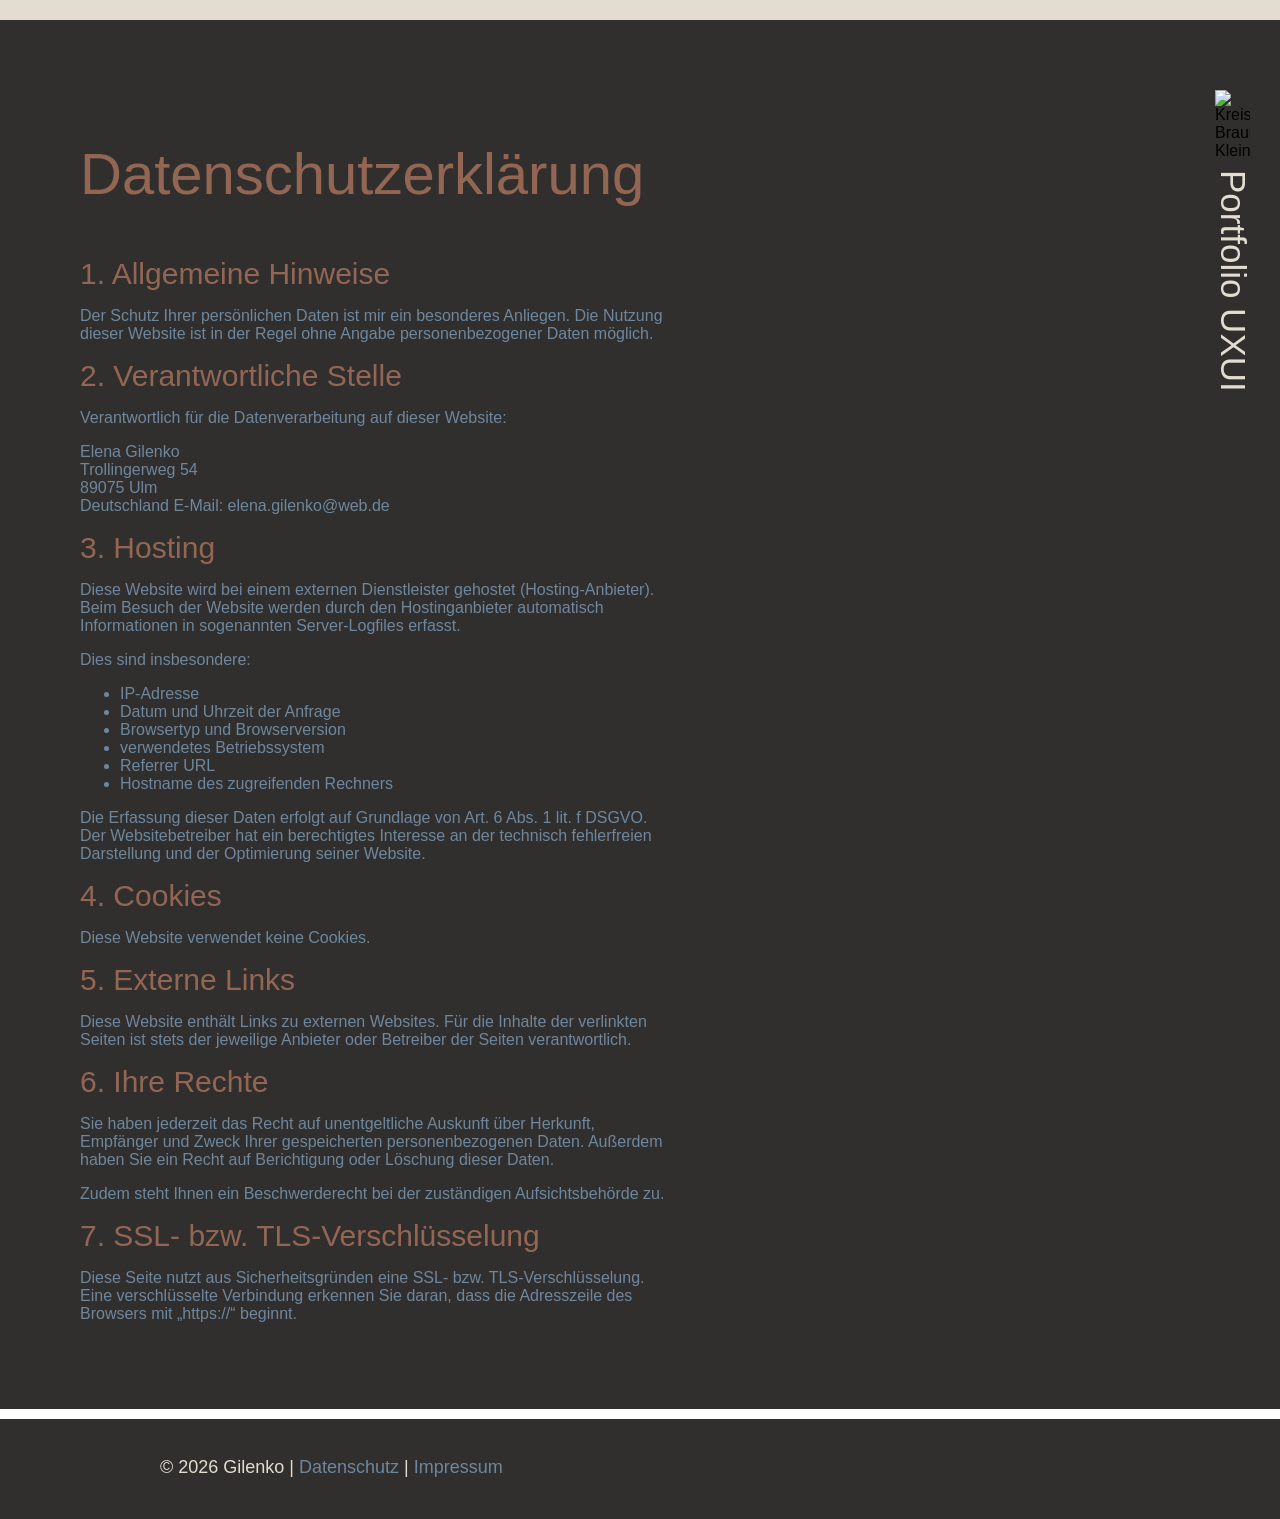
==== datenschutz.html @ 0ff8e9f3 "Add files via upload" ====
<!DOCTYPE html>

<html lang="de">
<head>
    <meta charset="UTF-8">
	<title>Datenschutzerklärung | Elena Gilenko</title>
    <meta name="viewport" content="width=device-width, initial-scale=1.0">

 <!-- FAVICON -->
  <link rel="icon" type="image/png" sizes="32x32" href="img/favicon-32x32.png">
  <link rel="icon" type="image/png" sizes="16x16" href="img/favicon-16x16.png">

<!-- CSS -->
  <link rel="stylesheet" href="default.css">
  <link rel="stylesheet" href="style.css">
  <link rel="stylesheet" href="footer.css">

<!-- SEO -->
<meta name="description" content="Datenschutzerklärung der Portfolio-Webseite von Elena Gilenko.">

</head>

<body>

  <!-- FIXED BACKGROUND -->
  <div class="container-base"></div>
  

<!-- ===== MAIN CONTENT ===== -->
<main class="container-page">

<!-- LEGAL -->
<section class="section legal">
		
			<!-- BACK TO TOP -->
			<div class="section-ui">
				<div class="back-to-top back-to-top--right">
					<img src="svg/back_to_top_hero_icon.svg" alt="Kreis Braun Klein">
					<span class="back-to-top-label">Portfolio UXUI</span>
				</div>
			</div>
			
<!-- CONTENT -->
<div class="legal-layout">

<!-- TEXT -->
<div class="legal-text">
			
<h1>Datenschutzerklärung</h1>

<section>
<h2>1. Allgemeine Hinweise</h2>
<p>
Der Schutz Ihrer persönlichen Daten ist mir ein besonderes Anliegen.
Die Nutzung dieser Website ist in der Regel ohne Angabe personenbezogener Daten möglich.
</p>
</section>

<section>
<h2>2. Verantwortliche Stelle</h2>
<p>
Verantwortlich für die Datenverarbeitung auf dieser Website:
</p>

<p>
			Elena Gilenko<br>
            Trollingerweg 54<br>
            89075 Ulm<br>
            Deutschland
            E-Mail: elena.gilenko@web.de
</p>

</section>

<section>
<h2>3. Hosting</h2>
<p>
Diese Website wird bei einem externen Dienstleister gehostet (Hosting-Anbieter).
Beim Besuch der Website werden durch den Hostinganbieter automatisch
Informationen in sogenannten Server-Logfiles erfasst.
</p>

<p>
Dies sind insbesondere:
</p>

<ul>
<li>IP-Adresse</li>
<li>Datum und Uhrzeit der Anfrage</li>
<li>Browsertyp und Browserversion</li>
<li>verwendetes Betriebssystem</li>
<li>Referrer URL</li>
<li>Hostname des zugreifenden Rechners</li>
</ul>

<p>
Die Erfassung dieser Daten erfolgt auf Grundlage von Art. 6 Abs. 1 lit. f DSGVO.
Der Websitebetreiber hat ein berechtigtes Interesse an der technisch fehlerfreien
Darstellung und der Optimierung seiner Website.
</p>
</section>

<section>
<h2>4. Cookies</h2>
<p>
Diese Website verwendet keine Cookies.
</p>
</section>

<section>
<h2>5. Externe Links</h2>
<p>
Diese Website enthält Links zu externen Websites.
Für die Inhalte der verlinkten Seiten ist stets der jeweilige Anbieter
oder Betreiber der Seiten verantwortlich.
</p>
</section>

<section>
<h2>6. Ihre Rechte</h2>
<p>
Sie haben jederzeit das Recht auf unentgeltliche Auskunft über Herkunft,
Empfänger und Zweck Ihrer gespeicherten personenbezogenen Daten.
Außerdem haben Sie ein Recht auf Berichtigung oder Löschung dieser Daten.
</p>

<p>
Zudem steht Ihnen ein Beschwerderecht bei der zuständigen Aufsichtsbehörde zu.
</p>
</section>

<section>
<h2>7. SSL- bzw. TLS-Verschlüsselung</h2>
<p>
Diese Seite nutzt aus Sicherheitsgründen eine SSL- bzw. TLS-Verschlüsselung.
Eine verschlüsselte Verbindung erkennen Sie daran, dass die Adresszeile
des Browsers mit „https://“ beginnt.
</p>
</section>

</div>

</div>

</section>

</main>

<!-- ===== FOOTER ===== -->
<footer>
    <nav class="navigation-im-footer"> 
        <p>© 2026 Gilenko |
            <a href="datenschutz.html">Datenschutz</a>
            <span class="devider">|</span>
            <a href="impressum.html">Impressum</a>
        </p>
    </nav>
</footer>

<!-- ===== JAVA SCRIPT ===== -->
<script src="script.js"></script>
  
</body>
</html>
---- default.css ----
@charset "utf-8";

@font-face {
  font-family: 'HP Simplified Light';
  src: url('fonts/HP Simplified Light.woff2') format('woff2'),
       url('fonts/HP Simplified Light.woff') format('woff');
  font-weight: 300;
  font-style: normal;
}


:root {

--basic-color-creme:#e2dcd1;
--basic-color-white:#ffffff;
--basic-color-white-iniy:#f0fcfa;

--automotive-color-green:#536654;
--automotive-color-pink:#a26374;

--hero-color-brown:#936654;
--hero-color-choco:#312f2e;
--hero-color-blue:#6e879d;

--lostdot-color-green-iniy:#f6f7f8;
--lostdot-color-green-mint:#a0b7b0;
--lostdot-color-green-matcha:#6f807c;
--lostdot-color-green-moss:#2e372f;
--lostdot-color-orange:#f5af5e;

--cutecounter-color-pink:#e0718c;
--cutecounter-color-blue:#c7daf4;
--cutecounter-color-marin:#5b7384;


--intercom-color-choco:#392526;
--intercom-color-marin:#5b7384;

--sam-color-grey-light:#7a7a7a;
--sam-color-grey-dark:#2d2d2d;
--sam-color-yellow:#f4c749;


/* =========================
   restore later
========================= */
--sam-border-color-grey-hell:#DFDFDF;
--sam-border-color-grey-dark:#AFAFAF;
--sam-font-color-navi-grey-dark:#222222;
--sam-font-color-navi-hover-grey:#7A7A7A;
--sam-font-color-grey:#767676;
--sam-background-color-grey:#929292;
--sam-background-color-grey-transparent:rgba(100, 100, 100, 0.5);

}
---- style.css ----
/* =========================
   GLOBAL
========================= */
* {
  box-sizing: border-box;
}
body {
  margin: 0;
  padding: 0;
  font-family: Arial, sans-serif;
  overflow-x: hidden;
}
/* =========================
   FIXED BACKGROUND   background-color: rgba(255 0 0 / 0.5);
========================= */
.container-base {
  position: fixed;
  top: 0;
  left: 0;
  right: 0;
  bottom: 0;
  z-index: -1;
  background-color: #e2dcd1ff;
  background-image: url('svg/waves_white_3840_1080.svg');
  background-repeat: no-repeat;
  background-size: cover;
  background-position: center;
}
/* =========================
   PAGE CONTAINER
========================= */
.container-page {
  position: relative;
  width: 100%;
  max-width: 1440px;
  height:auto;
  margin: 10px auto;
  display: flex;
  flex-direction: column;
}
/* =========================
   SECTIONS
========================= */
.section { 
  position: relative; 
  width: 100%; 
  height:auto; /* Desktop Höhe */ 
  padding-top: 70px; /* Abstand oben */ 
  padding-bottom: 70px; /* Abstand unten */ 
  margin-top: 10px; 
}
.hero, .legal {
  background-color: var(--hero-color-choco);
  background-image: url('svg/waves_blue_720_1920.svg'); 
  background-repeat: no-repeat;
  background-size: auto;
  background-position: left 200px bottom 155px;
  background-size: 100% 100%;
}
.legal {
  background-position: left 200px bottom 0px;
}
.legal .legal-text * {
  width: 70%;
  font-family: 'HP Simplified Light', sans-serif;
  font-weight: 300;
  color: var(--hero-color-blue);
}
/* LEGAL COLORS */
.legal .legal-text h1 {
  color: var(--hero-color-brown);
}
.legal .legal-text h2 {
  font-family: 'HP Simplified Light', sans-serif;
  font-weight: 300;
  font-size: 30px;
  margin-top: 0px; 
  margin-bottom: 0px;
  color: var(--hero-color-brown);
}
/* PROJECTs BACKGROUND COLORS */
.automotive { background-color: var(--automotive-color-green)}
.lostdot { background-color:var(--lostdot-color-green-mint)}
.cutecounter { background-color: var(--cutecounter-color-pink)}
.intercom { background-color: var(--hero-color-choco)}
.sam { background-color: var(--sam-color-grey-light)}
/* Back-to-top LABLES COLORS */
.hero .back-to-top-label { color: var(--basic-color-creme);}
.automotive .back-to-top-label {  color: var(--basic-color-creme);}
.lostdot .back-to-top-label {  color: var(--basic-color-white-iniy);}
.cutecounter .back-to-top-label {  color: var(--cutecounter-color-blue);}
.intercom .back-to-top-label {  color: var(--basic-color-creme);}
.sam .back-to-top-label {  color: var(--sam-color-yellow);}
/* TEXT COLORS */
.hero .project-text * {  color: var(--hero-color-blue);}
.automotive .project-text * {  color: var(--basic-color-creme);}
.lostdot .project-text * {  color: var(--lostdot-color-green-moss);}
.cutecounter .project-text * {  color: var(--basic-color-white);}
.intercom .project-text * {  color: var(--basic-color-white);}
.sam .project-text * {  color: var(--basic-color-white);}
/* one-line COLORS */
.hero .one-line {  color: var(--hero-color-blue);}
.automotive .one-line {  color: var(--automotive-color-pink);}
.lostdot .one-line {  color: var(--lostdot-color-green-matcha);}
.cutecounter .one-line {  color: var(--cutecounter-color-marin);}
.intercom .one-line {  color: var(--intercom-color-marin);}
.sam .one-line {  color: var(--sam-color-yellow);}
/* HEADERs COLORS */
.hero .project-text h1 {  color: var(--hero-color-brown);}
.hero .project-text h2 {  color: var(--hero-color-brown);}
.lostdot .project-text h2 {  color: var(--lostdot-color-green-iniy);}
.sam .two-lines {  color: var(--sam-color-grey-dark);}

/* =========================
   BACK TO TOP
========================= */
.section-ui {
  position: absolute;
  inset: 0; /* füllt die Section */
  padding-top: 70px;   /* Abstand oben */
  padding-bottom: 70px; /* Abstand unten */
  pointer-events: none; /* Overlay blockiert nicht das Video */
}
.back-to-top {
  position: sticky; /* oder absolute */
  top: 70px; /* Abstand zum Viewport */
  z-index: 1000;
  width: 35px;
  display: flex;
  flex-direction: column;
  align-items: center;
  gap: 10px;
  pointer-events: auto;
}
.back-to-top img {
  width: 100%;
  height: auto;
}
.back-to-top span {
  writing-mode: vertical-rl;
  font-family: 'HP Simplified Light', sans-serif;
  font-weight: 300;
  font-size: 35px;
  color: var(--basic-color-creme);
}
/* RIGHT */
.back-to-top--right {
  margin-left: auto;
  margin-right: 30px;
}
/* LEFT (rotate 180°) */
.back-to-top--left {
  margin-right: auto;
  margin-left: 30px;
  transform: rotate(180deg);
}

/* =========================
   CONTENT
========================= */
.project-layout, .hero-layout {
  position: relative;
  inset: 0; /* füllt die Section */
  z-index: 2;
}
/* =========================
   image main
========================= */
.section-image-main, .hero-image-main  {
  margin: 0 350px 0 80px;
}
.section-image-main img, .hero-image-main img {
  width: 100%;
  height: auto;
  display: block;
}

/* =========================
   video
========================= */
.project-video {
  margin: 0 350px 0 80px;
}
.project-video video {
  width: 100%;
  aspect-ratio: 16 / 9;
  object-fit: cover;
  display: block;
}

  /* =========================
   text
========================= */
.project-text {
  display: flex;
  gap: 80px;
  margin: 50px 370px 0 80px;

}
.legal .legal-text { /* gleiche Breite..................................!!! */
  margin: 0 0 0 80px;
}
.project-text-top,
.project-text-block {
  flex: 1;          /* gleiche Breite */
  display: flex;
  flex-direction: column; /* Inhalte vertikal gestapelt */
  gap: 20px;        /* Abstand zwischen Überschrift & Texten */
}
.mobile-skills-text {
  display: none; /* mobile-skills-text versus two-lines for desktop */
}
h1 {
  font-size: 58px;
  margin-top: 50px; 
  margin-bottom: 50px;
  margin-right: 100px; 
  /* Abstand unter Überschrift */
}
h2 {
  font-family: 'HP Simplified Light', sans-serif;
  font-weight: 300;
  font-size: 50px;
  margin-top: 5px; 
  margin-bottom: 0px;   /* Abstand unter Überschrift */
  max-width: 100%;
  overflow-wrap: break-word;
  word-break: break-word;
}
.two-lines {	
  font-family: 'HP Simplified Light', sans-serif;
  font-weight: 300;
  font-size: 30px;
  margin-top: 0px; 
  margin-bottom: 0px;
}
.one-line {	
  font-family: Impact, Haettenschweiler, 'Arial Narrow Bold', sans-serif;
  font-size: 22px;
  margin-top: 0px; 
  margin-bottom: 0px;
}
.project-text-block {	
  font-family: 'HP Simplified Light', sans-serif;
  font-weight: 300;
  font-size: 22px;
}

/* =========================
   image bottom
========================= */
.section-image-bottom {
  position: relative;
  z-index: 2;
  margin: 100px 100px 100px 320px;
}
.section-image-bottom img {
  position: relative;
  width: 100%;
  height: auto;
  display: block;
}
.hero-image-bottom {
  margin: 150px 0 0 0;
}
.hero-image-bottom img {
  width: 100%;
  height: auto;
  display: block;
}

/* =========================
   PARALLAX SECTION  
========================= */
 .parallax{
  position: absolute;	  
  z-index: 0;
  top: 0;
  left: 0;
  width: 100%;
  height: 100%
}
.section-sticky-ui {
  position: absolute;
  inset: 0; /* füllt die Section */
}
.sticky-image {
  position: sticky; /* oder absolute */
  top: 70px; /* Abstand zum Viewport !!!! */ 
  z-index: 1;
  width: 100%;
}
.fixed-image {
  position: absolute;
  z-index: 0;
}
.hero .fixed-image {
  top: 28%;
  left: 55%;
  width: 27%;
  height: 27%;  
}
.hero .sun {
  width: 100%;
  height: 100%;
}
.hero .wind { 
  width: 100%; /* 483px */
  height: auto;
  margin: 120px 0 250px 0;
}
.lostdot .fixed-image {
  left: 20%;
  width: 70%;
  height: 100%;
  display: flex;
  justify-content: center; /* horizontal */
  align-items: center; 
}
.lostdot .lostdoticon{
  width: 100%;
  height: 100%
}
.lostdot .fixed-image-mobile{
	display:none;
}
.cutecounter .fixed-image {
  left: 50%;
  top: 20%;
  width: 40%;
  height: 50%;
  display: flex;
  justify-content: center; /* horizontal */
  align-items: center;
}
.cutecounter .apleicon{
  width: 100%;
  height: auto;;
}









.box {
 position: relative;
  z-index: 3;
  left: 80%;
  top: 14,4%;
  bottom:16,4%;
}
.prototype {
	width: 100%;
	height: 100%;
}





/* =========================
   MOBILE
========================= */

@media (max-width: 768px) {


/* =========================
   page
========================= */
.container-page {
	position: relative; 
    margin: 0;       /* entfernt zentrierte Ränder */
    max-width: 100%;/* überschreibt das Desktop max-width */
    padding: 0; /* optional, minimaler Abstand zum Rand */
	display: flex;
	flex-direction: column;
}
/* =========================
   project und hero
========================= */
.section { 
  position: relative; 
  width: 100%; 
  min-height: 100dvh;
  display: flex;
  flex-direction: column;
  justify-content: center; /* vertikale Zentrierung */
  padding-bottom: 70px; /* Abstand unten */ 
  margin-top: 0; /* ----> 10px*/
}
.hero, .project {
  position: relative; 
}
.project-layout, .hero-layout {
  position: relative;
  inset: 0; /* füllt die Section */
  z-index: 2;
  padding-top: 0px;   /* Abstand oben */
  padding-bottom: 0px; /* Abstand unten */
}
/* =========================
   paralax
========================= */
 .parallax{
  position: absolute;	  
  z-index: 0;
  top: 0;
  left: 0;
  width: 100%;
  height: 100%
}
.hero .fixed-image {
  top: 35%;
  left: 55%;
  width: 27%;
  height: 27%;  
}
/* =========================
   BACK TO TOP
========================= */
.section-ui {
  padding-top: 10px;
  padding-bottom: 450px;
}
.hero .section-ui {
  padding-top: 10px;
  padding-bottom: 10px;
}
.back-to-top {
  top: 400px; /* Abstand zum Viewport */
  width: 25px;
}
.hero .back-to-top {
  top: 280px; /* Abstand zum Viewport */
}
.back-to-top span {
  font-size: 25px;
}
.back-to-top--right {
  margin-right: 10px;
}
.back-to-top--left {
  margin-left: 10px;
}
  /* =========================
   project
========================= */
.project-layout {
  padding: 70px 0 0 0;
}
.project-video {
  margin: 0 40px 0 20px;
}
.section-image-main {
  margin: 0 80px 0 20px;
}
.project-text {
  margin: 0 45px 0 20px;
  flex-direction: column;
  gap:0px;
}
.two-lines {	
 font-size:22px
}
.one-line {
font-size:18px
}
 .project-text-block {
 font-size:18px        /* Abstand zwischen Überschrift & Texten */
}
.section-image-bottom {
  margin: 0 20px 0 20px;
}
/* =========================
   hero
========================= */
.hero-image-main {
  margin: 0; 
}
.hero .project-text {
  flex-direction: column;
  gap: 0px;
  margin: 0 20px 0px 20px;
}
.hero .project-text-top, .project-text-block {
  gap: 0;        /* Abstand zwischen Überschrift & Texten */
}
.hero .two-lines, .hero .project-text-block {	
  display: none;
}
.hero .one-line {
display: none;
}
.mobile-skills-text {
  display: block;
}
.mobile-skills-text {	
  font-family: 'HP Simplified Light', sans-serif;
  font-weight: 300;
  font-size: 20px;
  margin-top: 0px; 
  margin-bottom: 10px;
}
.hero-image-bottom {
  margin: 50px 0 0 0;
}

/* =========================
   legal
========================= */
.legal {
  height: auto;
  background-size: auto;  
}
.legal .legal-text {
  margin: 0 50px 0 20px;
}
.legal .legal-text * {
  width: 100%;
}
.legal .legal-text h1 {
  font-size: 32px;
  margin-bottom: 50px;
}
.legal .legal-text h2 {
  font-size: 26px;  
}

}
---- footer.css ----
/* =========================
   FOOTER
========================= */
footer{
  position: relative;
  z-index: 0;
  width: 100%;
  max-width: 1440px;
  min-height: 100px;
  display: flex;
  justify-content: center;
}
footer {
  margin-left: auto;
  margin-right: auto;
  background-color: var(--hero-color-choco);
  /* text*/
  color: var(--basic-color-creme);
  font-family: 'HP Simplified Light', sans-serif;
  font-weight: 300;
  font-size: 18px;
}
.navigation-im-footer {
  flex-basis: 100%;
  max-width: 1000px;
  padding: 1.25rem
}
.navigation-im-footer a {
  text-decoration: none;
  color: var(--hero-color-blue);
}
.clearfix::after {
  content: "";
  display: block;
  clear: both;
}
  
  /* =========================
   MOBILE
========================= */
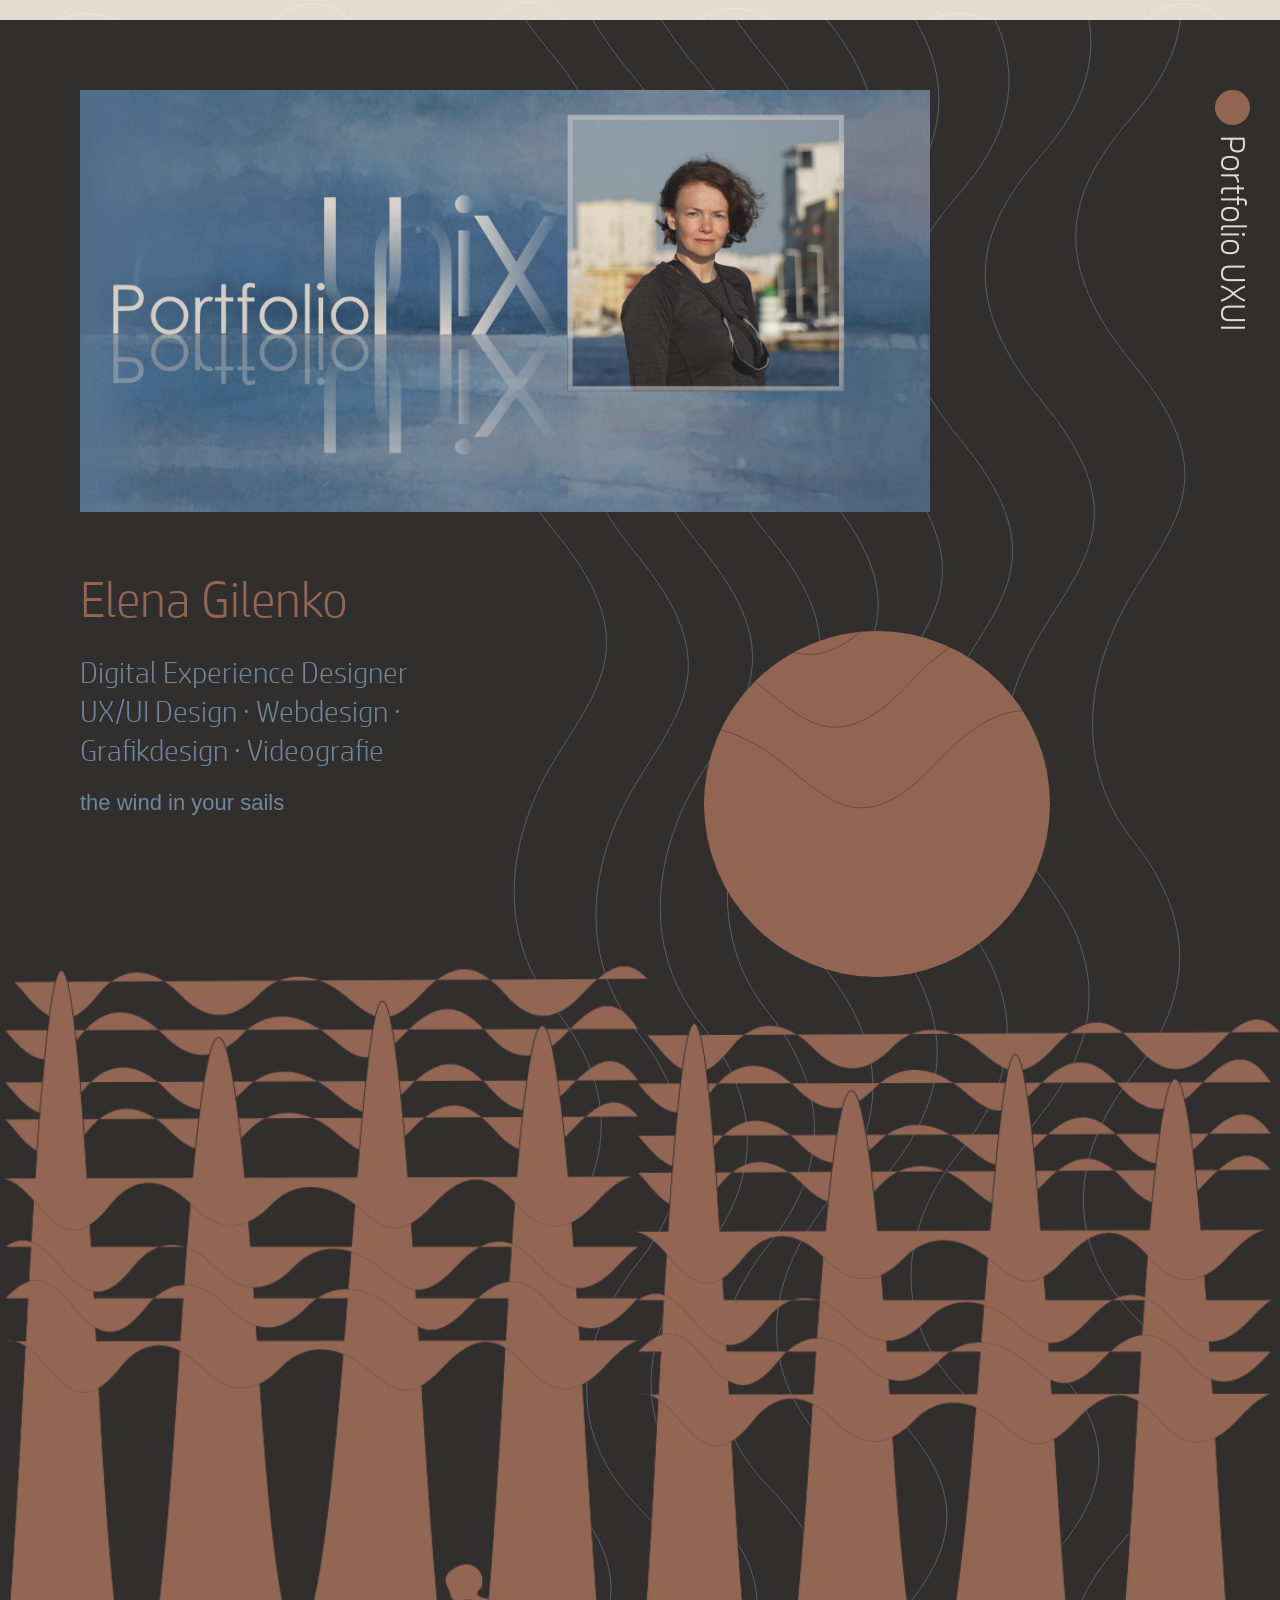
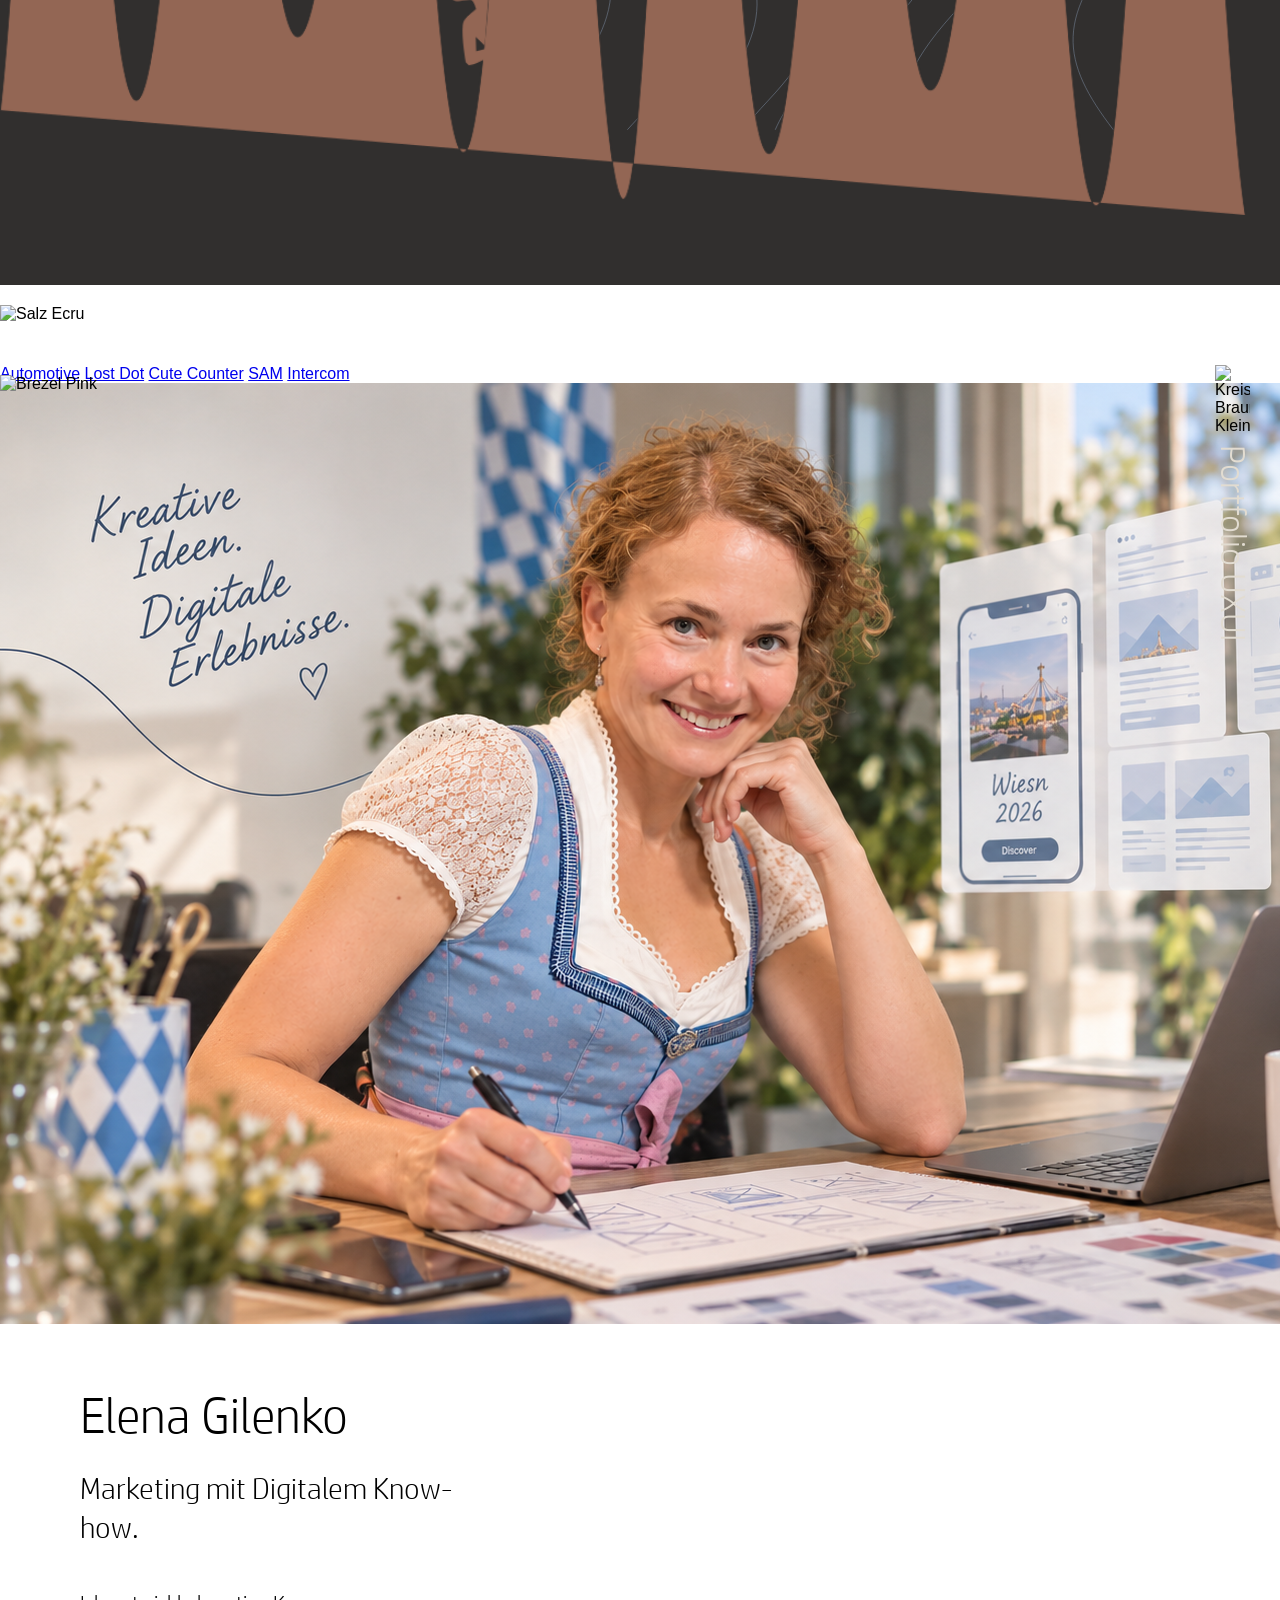
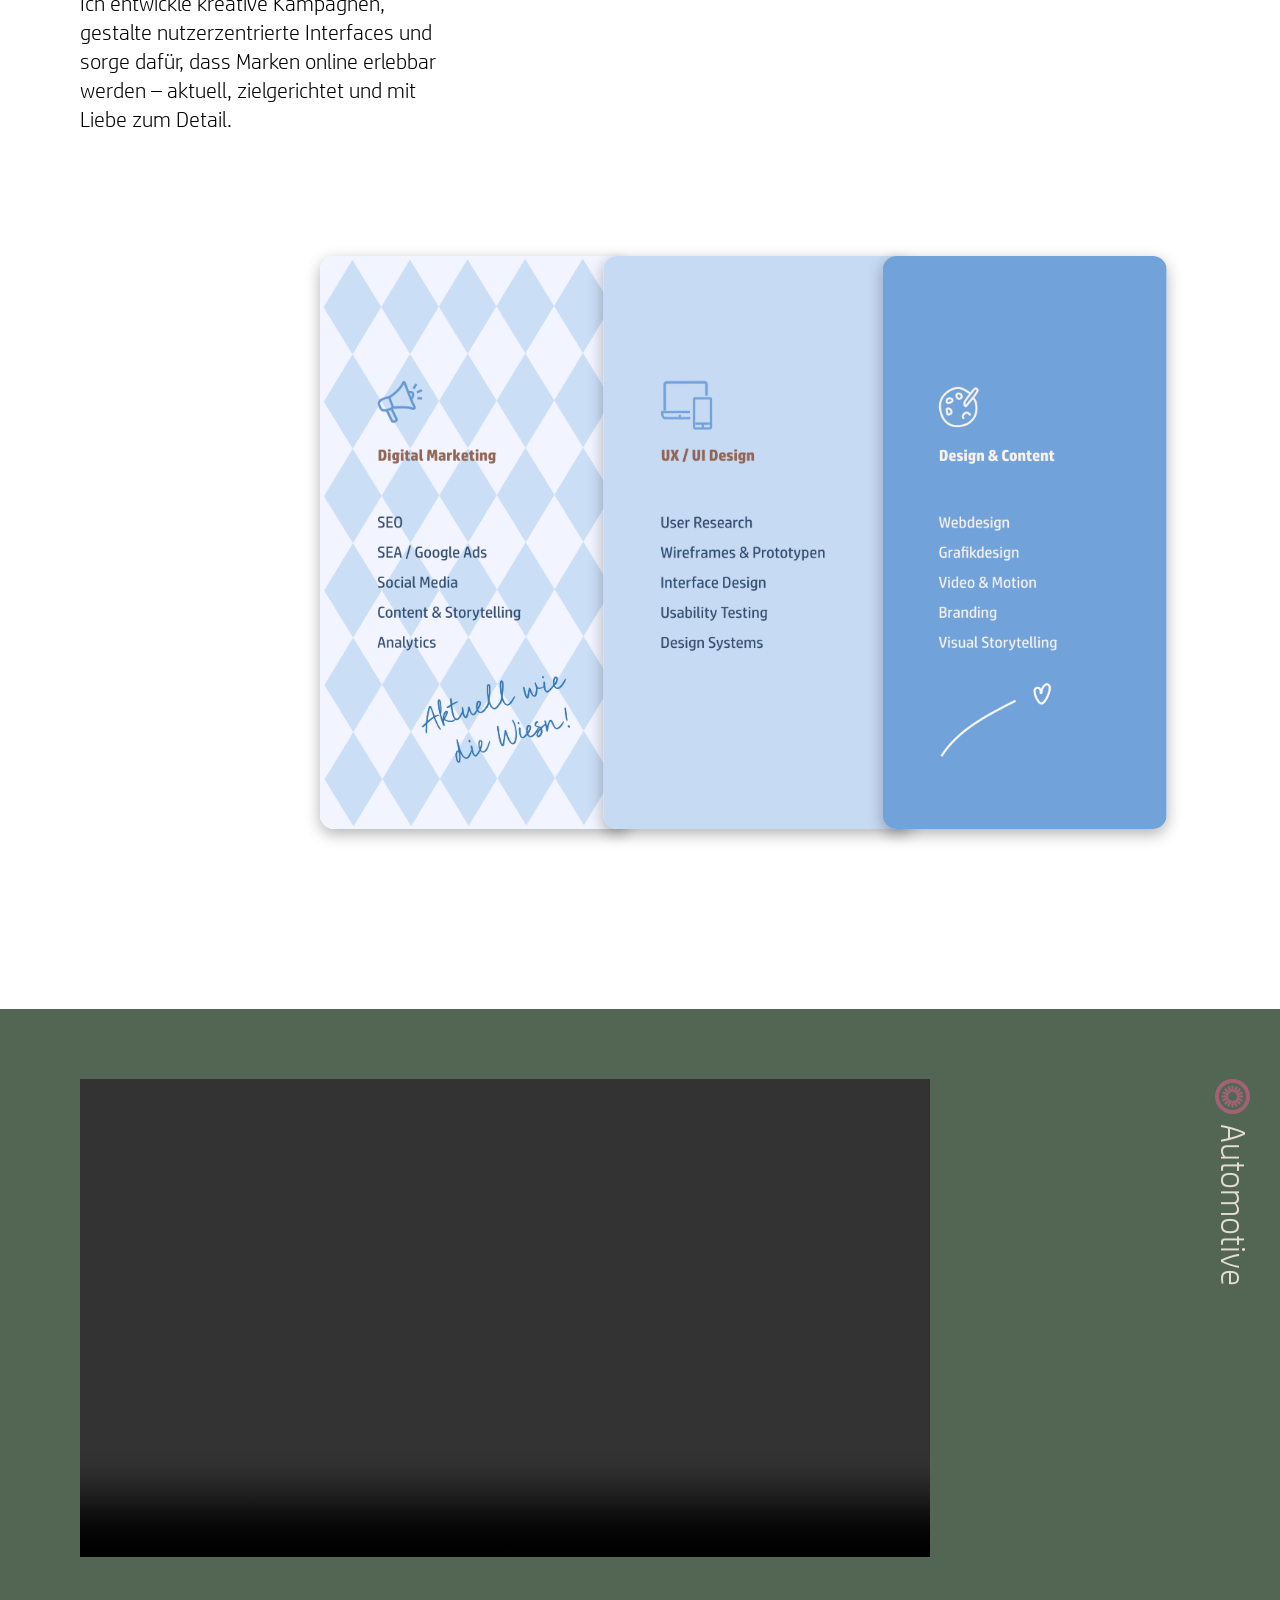
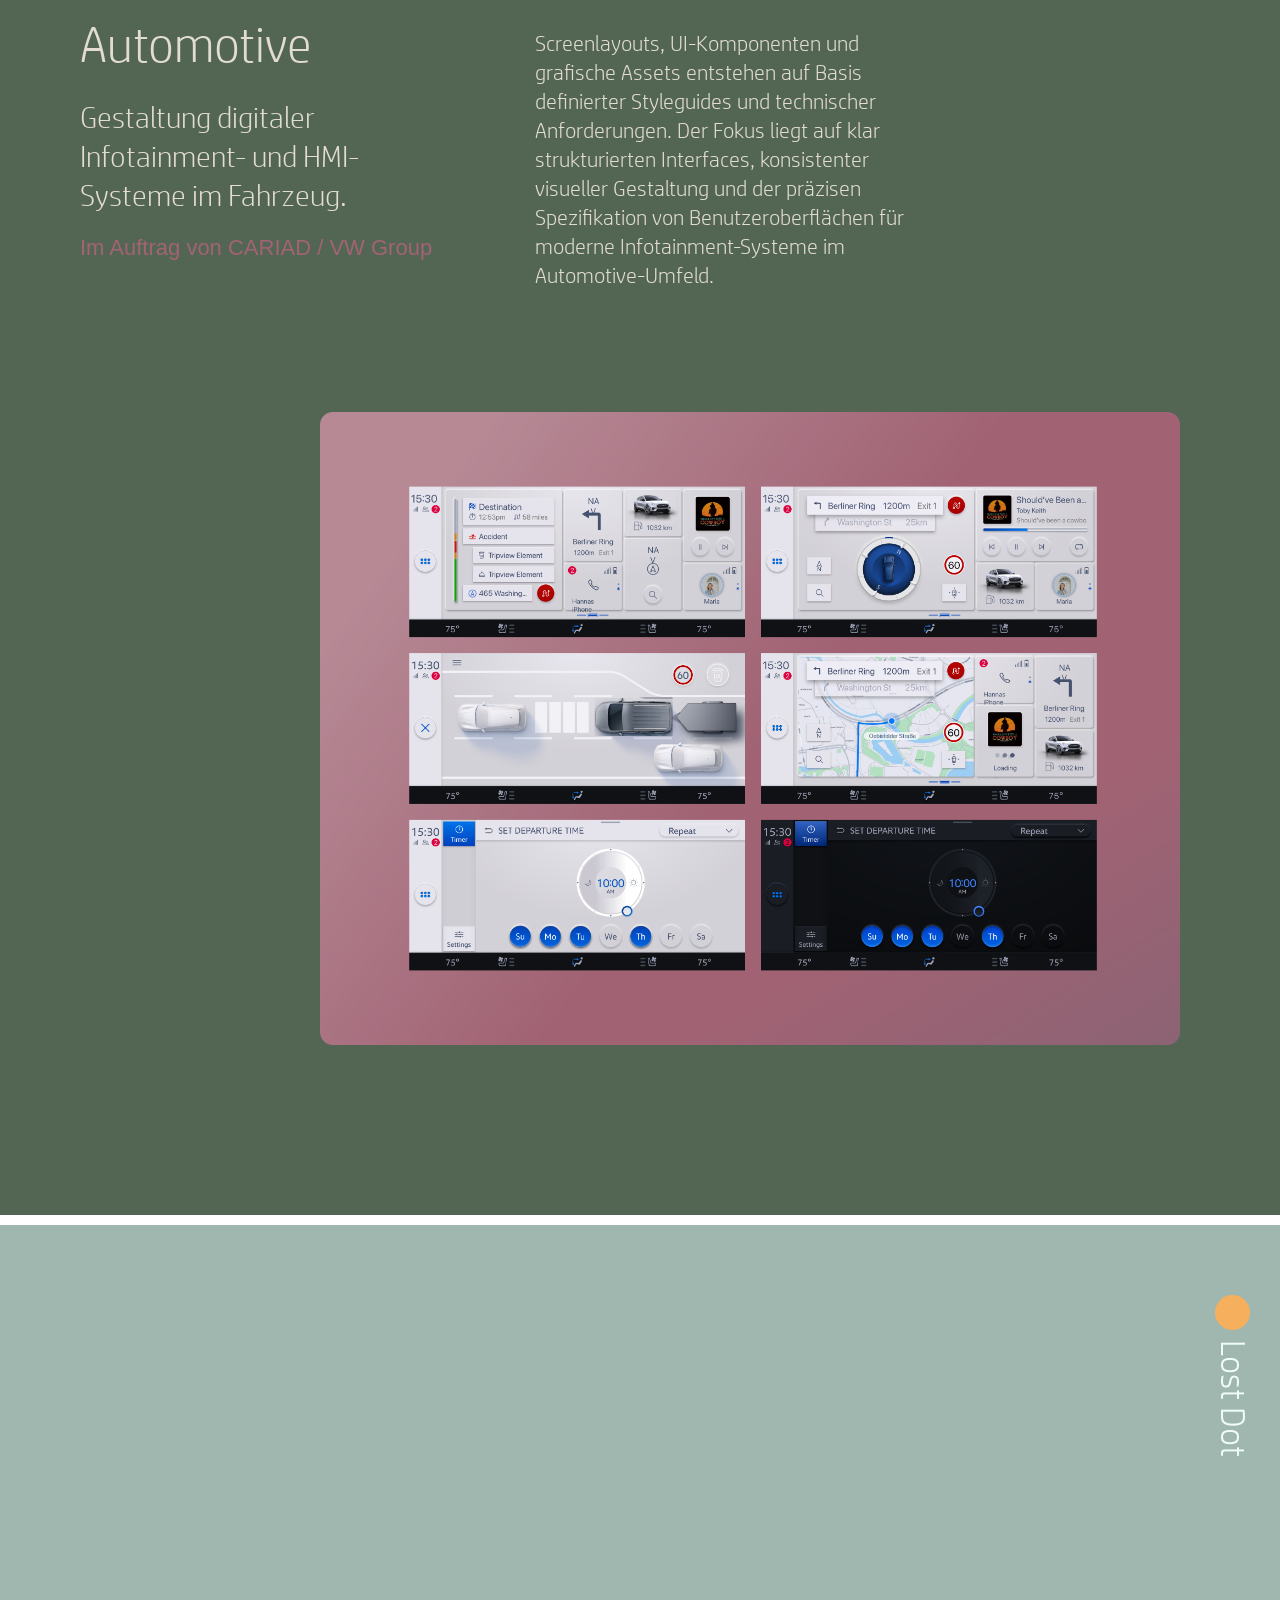
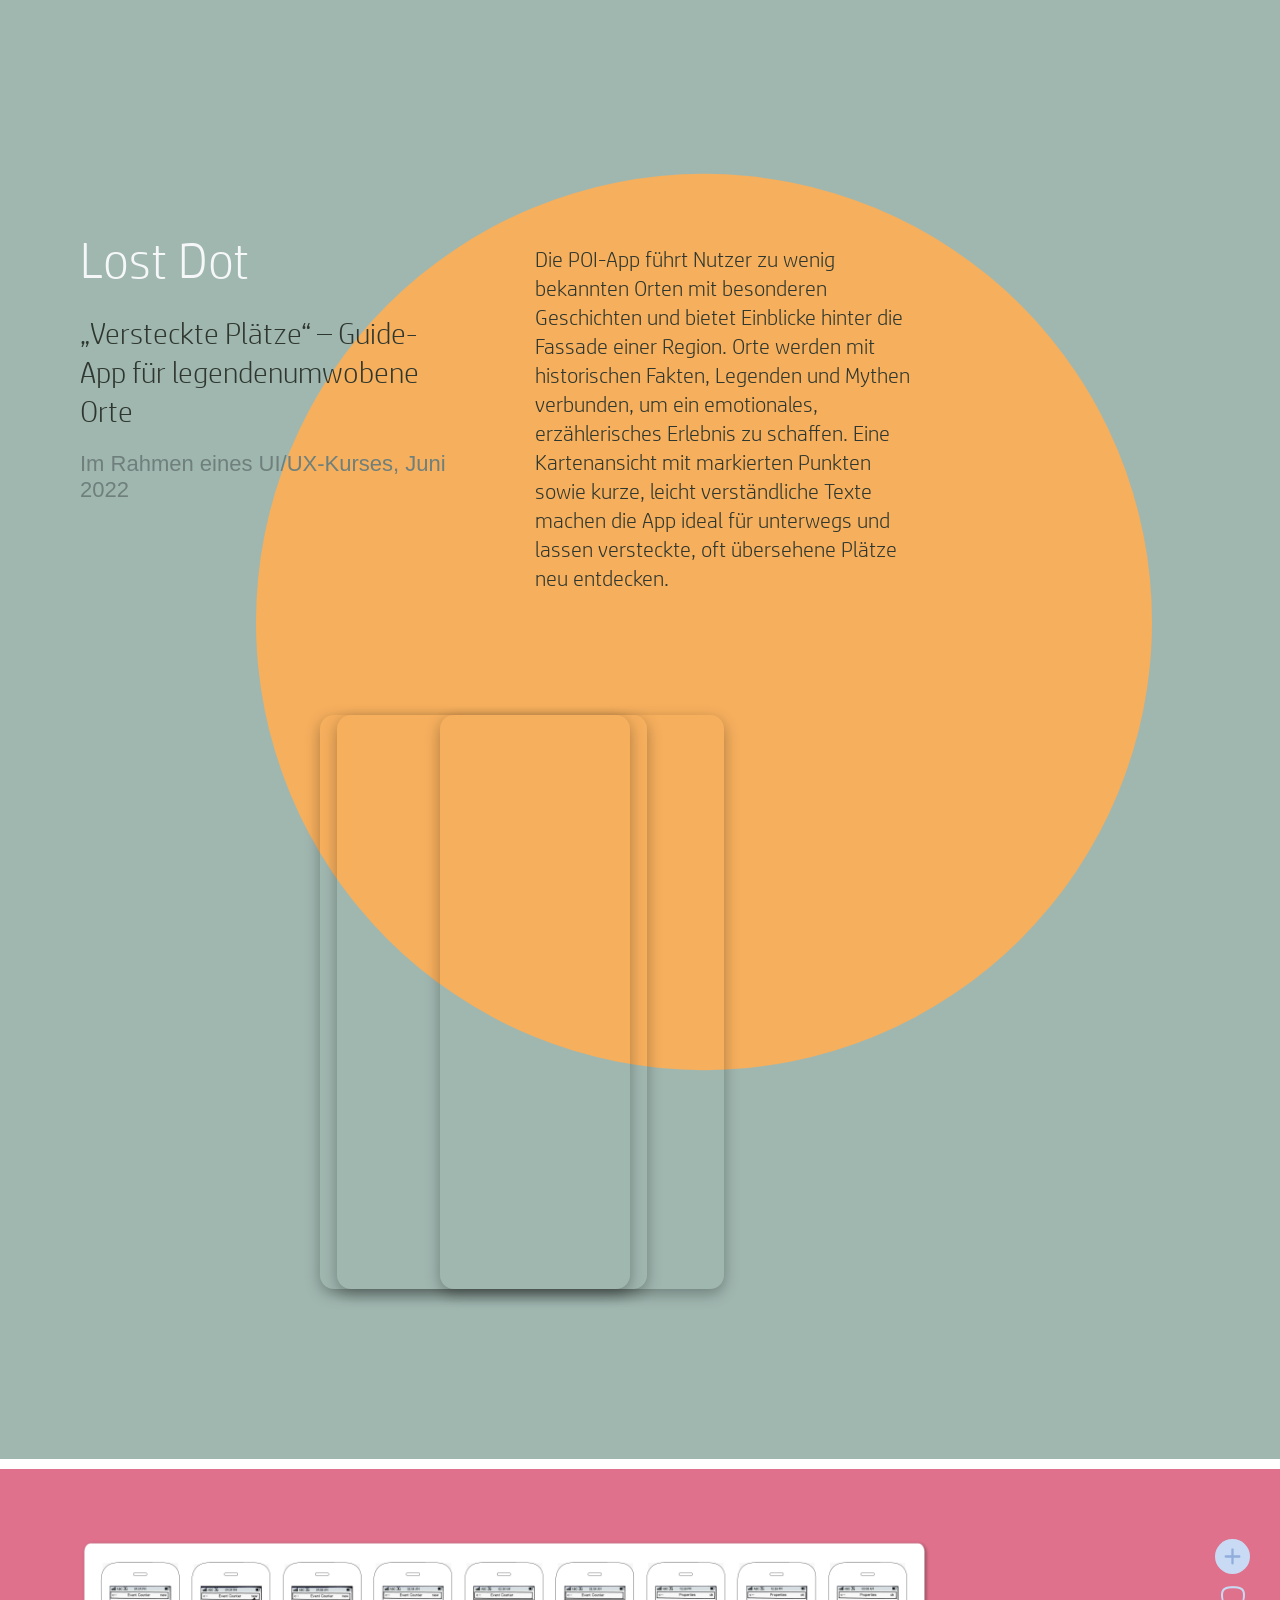
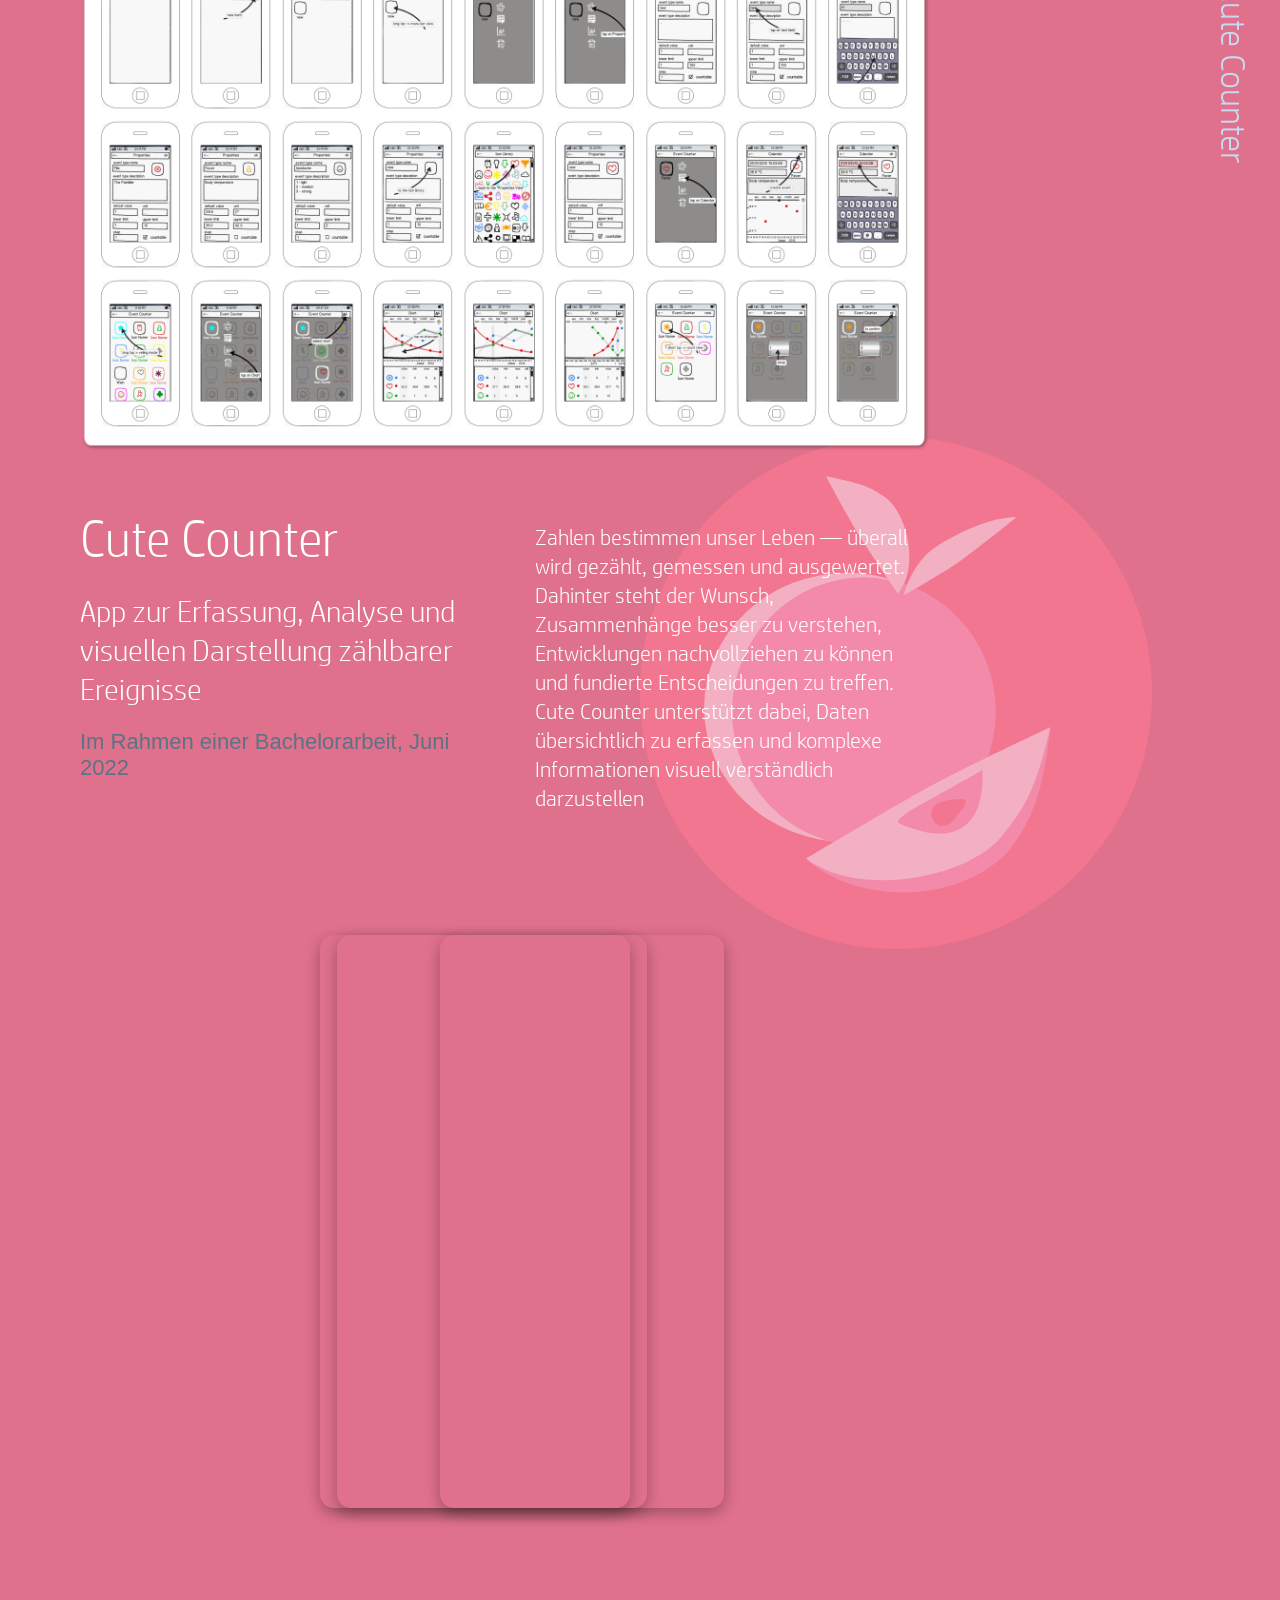
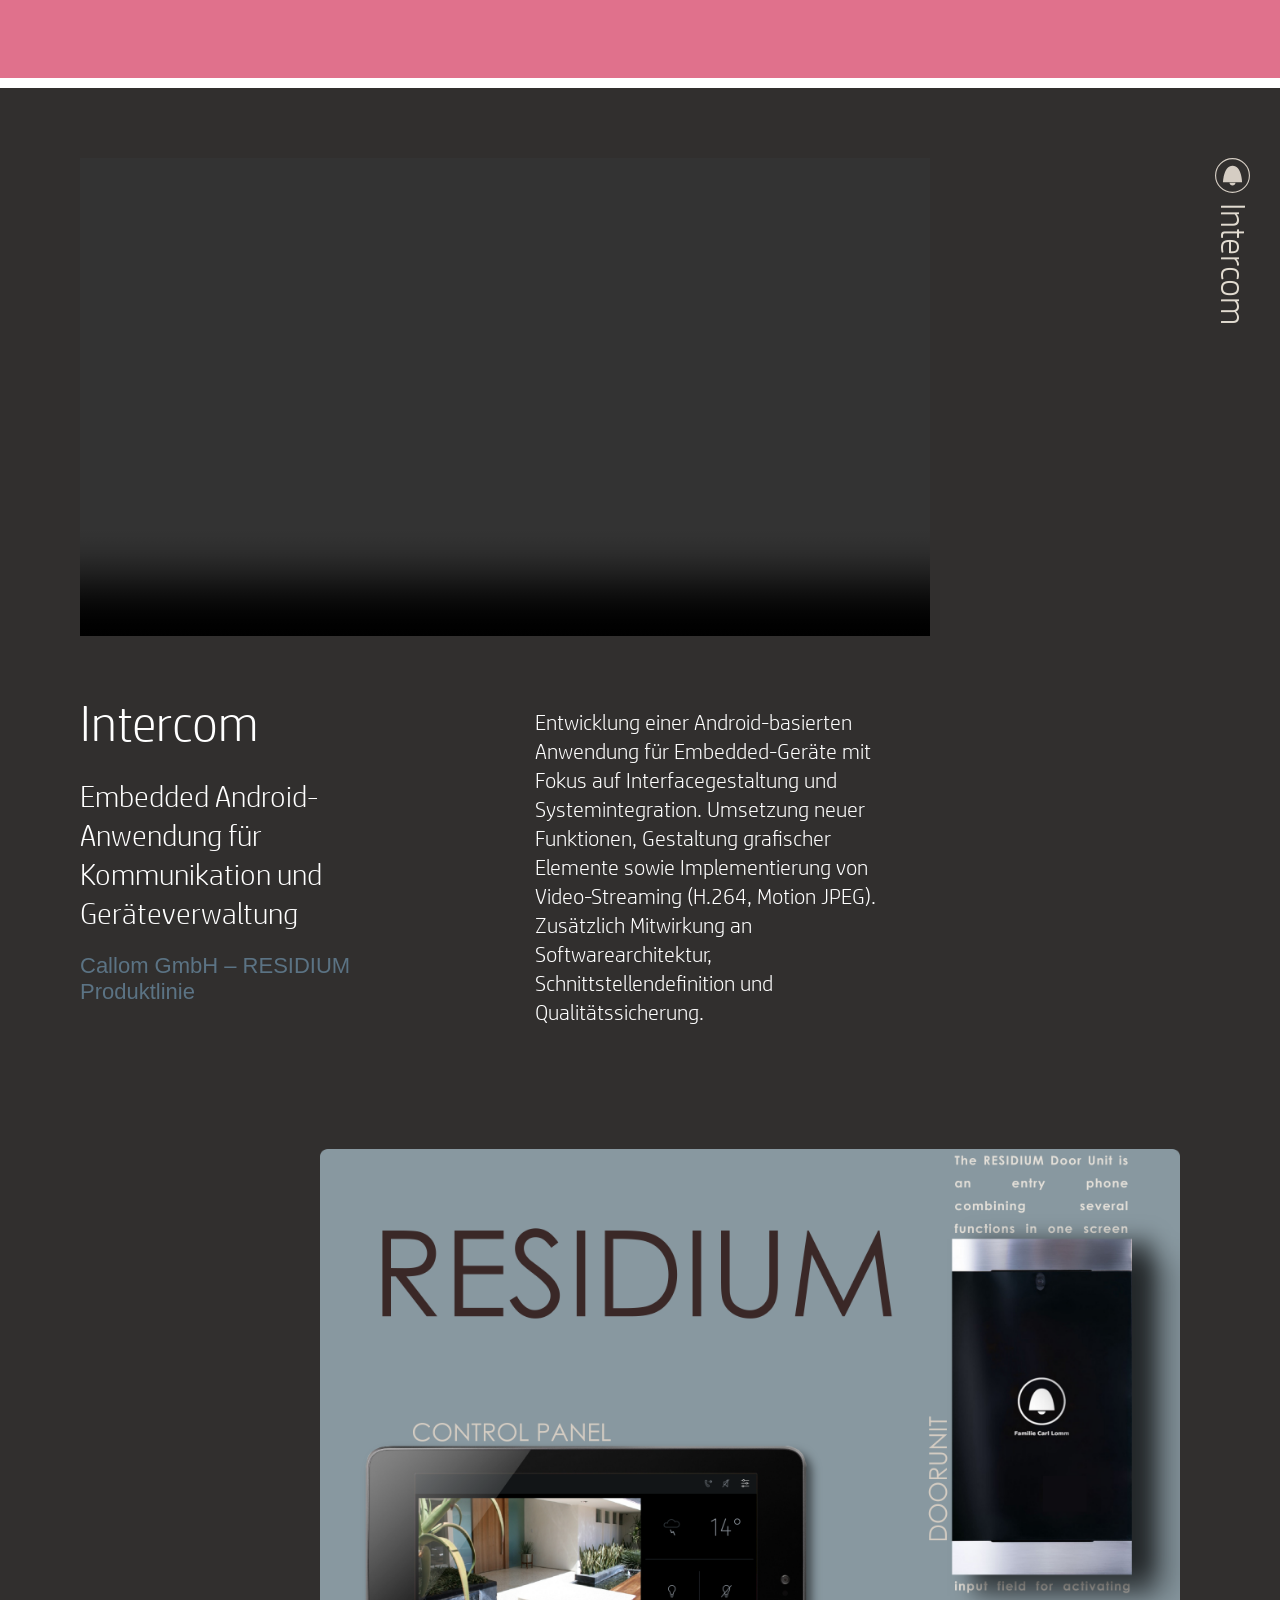
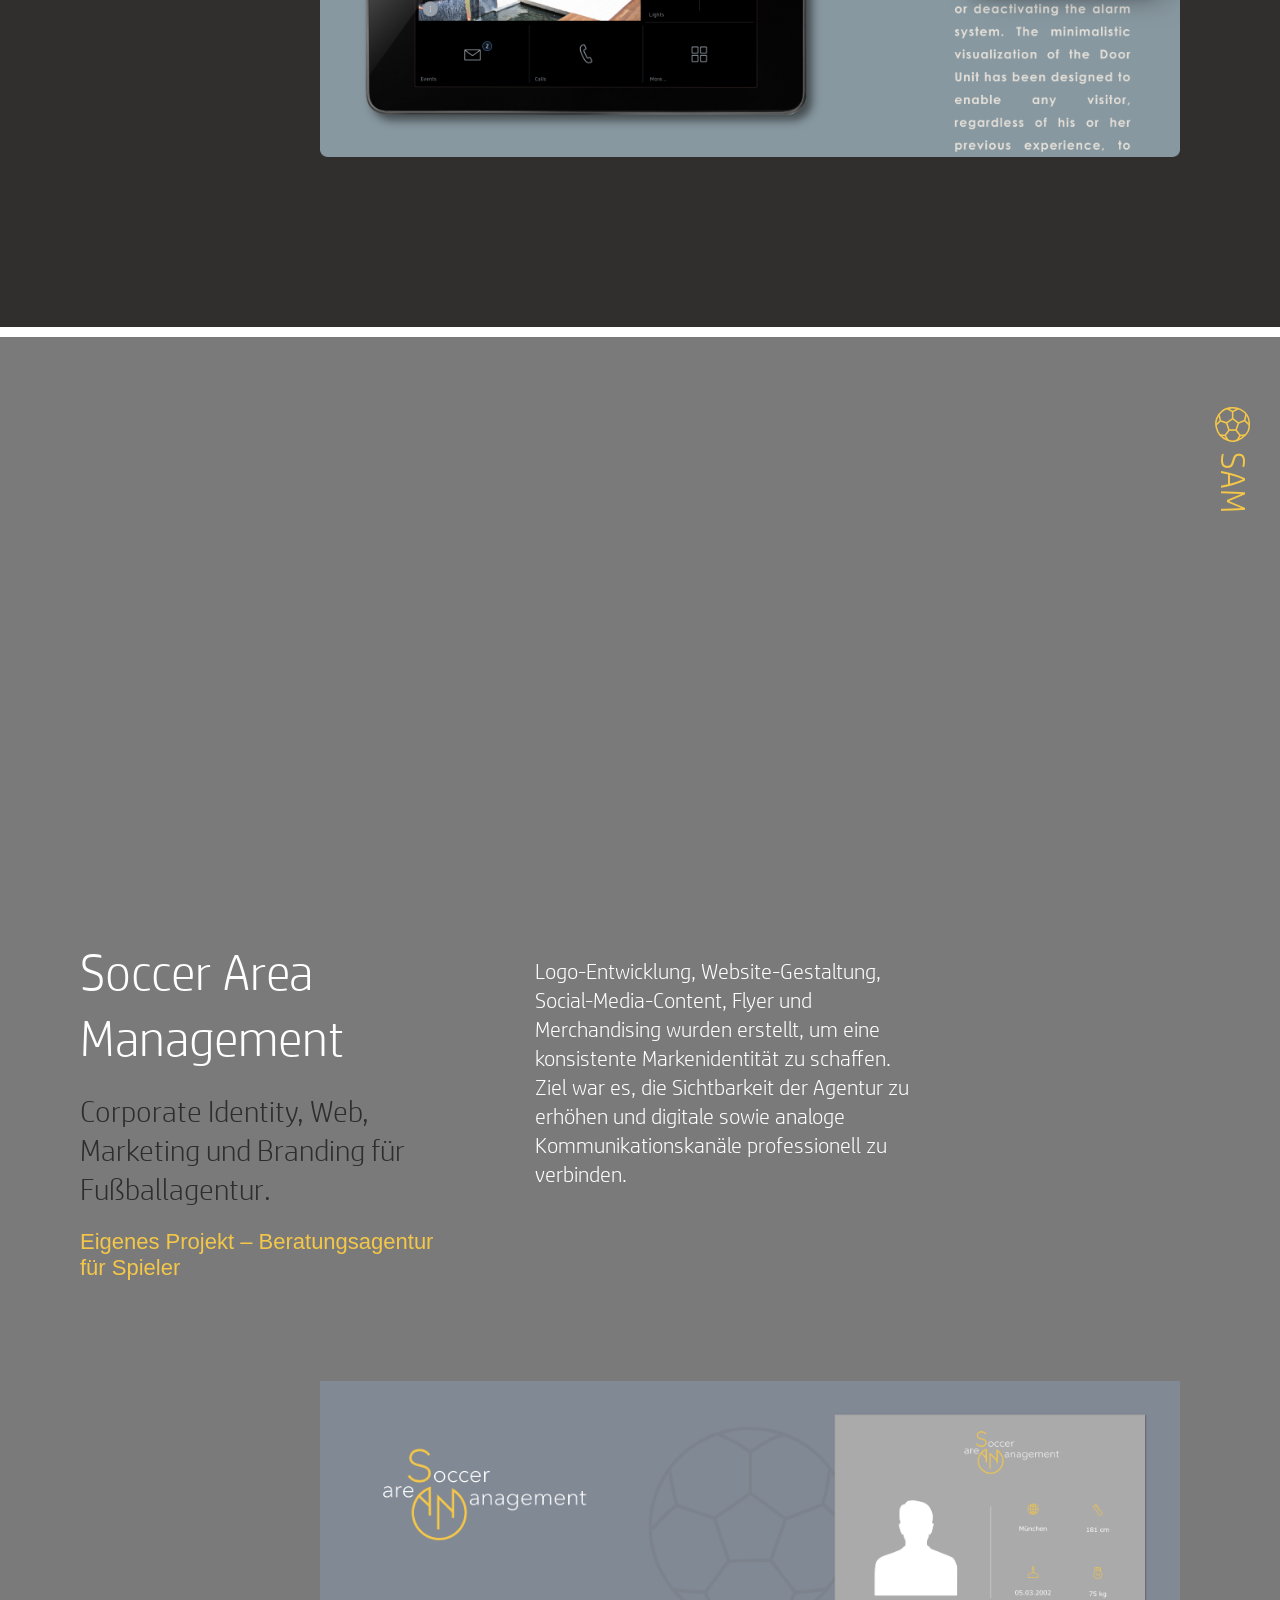
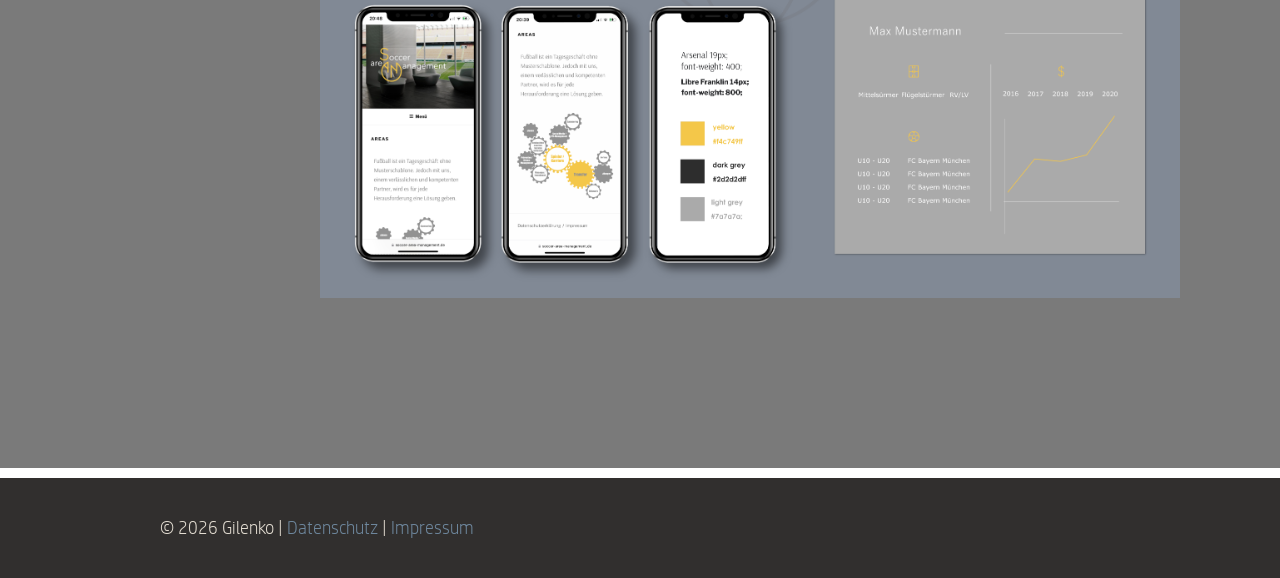
==== commit 67d90bb9: "Update datenschutz.html Aktuell wie die Wiesn" ====
--- a/datenschutz.html
+++ b/datenschutz.html
@@ -1,22 +1,20 @@
 <!DOCTYPE html>
-
 <html lang="de">
 <head>
-    <meta charset="UTF-8">
-	<title>Datenschutzerklärung | Elena Gilenko</title>
-    <meta name="viewport" content="width=device-width, initial-scale=1.0">
+
+<meta charset="UTF-8">
+<title>Elena Gilenko – UX/UI Designer Portfolio</title>
+<meta name="viewport" content="width=device-width, initial-scale=1.0">
+<meta name="description" content="Portfolio von Elena Gilenko – UX/UI Design, Web Design und Frontend Development.">
 
  <!-- FAVICON -->
   <link rel="icon" type="image/png" sizes="32x32" href="img/favicon-32x32.png">
   <link rel="icon" type="image/png" sizes="16x16" href="img/favicon-16x16.png">
-
-<!-- CSS -->
+  
   <link rel="stylesheet" href="default.css">
   <link rel="stylesheet" href="style.css">
   <link rel="stylesheet" href="footer.css">
-
-<!-- SEO -->
-<meta name="description" content="Datenschutzerklärung der Portfolio-Webseite von Elena Gilenko.">
+  <link rel="stylesheet" href="css/stage.css">
 
 </head>
 
@@ -25,127 +23,510 @@
   <!-- FIXED BACKGROUND -->
   <div class="container-base"></div>
   
-
-<!-- ===== MAIN CONTENT ===== -->
+  <!-- PAGE CONTENT -->
 <main class="container-page">
-
-<!-- LEGAL -->
-<section class="section legal">
-		
-			<!-- BACK TO TOP -->
+    
+		<!-- HERO -->
+		<section class="section hero">
+	
+			<!-- PARALLAX SECTION -->
+			<div class="section parallax">
+			
+				<!-- Sticky Image Layer -->
+				<div class="section-sticky-ui">
+					<div class="sticky-image">
+						<img src="svg/waves_choco_1440_700.svg" class="wind" alt="Wellen Choco">
+					</div>
+				</div>
+
+				<!-- Fixed Image Layer -->
+				<div class="fixed-image">
+					<img src="svg/emblem_circle_brown_340_340.svg" class="sun"  alt="Kreis Braun">
+				</div>
+			</div>
+
+						<!-- BACK TO TOP -->
 			<div class="section-ui">
 				<div class="back-to-top back-to-top--right">
 					<img src="svg/back_to_top_hero_icon.svg" alt="Kreis Braun Klein">
 					<span class="back-to-top-label">Portfolio UXUI</span>
 				</div>
 			</div>
+	  
+			<!-- CONTENT -->
+			<div class="hero-layout">
+
+				<!-- IMAGE MAIN-->
+				<div class="hero-image-main">
+					<img src="img/hero_image_main.png" alt="Portrait von Elena Gilenko, UX/UI Designerin">
+				</div>
+
+				<!-- TEXT -->
+				<div class="project-text">
+
+					<div class="project-text-top">
+
+						<h2 >Elena Gilenko</h2>
+						<p class="two-lines">
+							Digital Experience Designer<br> UX/UI Design ·
+							Webdesign · Grafikdesign · Videografie</p>
+						<p class="mobile-skills-text">Frontend Developer<br>UX/UI · Grafik<br>Webdesign<br>Videografie</p>
+						<p class="one-line">the wind in your sails</p>
+					</div>
+
+					<div class="project-text-block">
+						<p>
+						
+						</p>
+					</div>
+
+				</div>
+
+				<!-- IMAGE -->
+				<div class="hero-image-bottom">
+					<img src="img/hero_image.png" alt="Grafik von Elena Gilenko, Bäume">
+				</div>
+			</div>
+	
+		</section>
+		
+		
+				<!-- WIESN-->
+		<section class="section wiesn">
+	
+			<!-- PARALLAX SECTION -->
+			<div class="section parallax">
 			
-<!-- CONTENT -->
-<div class="legal-layout">
-
-<!-- TEXT -->
-<div class="legal-text">
+				<!-- Sticky Image Layer -->
+				<div class="section-sticky-ui">
+					<div class="sticky-image">
+						<img src="svg/salt_cream_1440_700.svg" class="salt" alt="Salz Ecru">
+					</div>
+				</div>
+
+				<!-- Fixed Image Layer -->
+				<div class="fixed-image">
+					<img src="svg/emblem_brezel_pink_340_340.svg" class="brezel"  alt="Brezel Pink">
+				</div>
+			</div>
+
+						<!-- BACK TO TOP -->
+			<div class="section-ui">
+				<div class="back-to-top back-to-top--right">
+					<img src="svg/back_to_top_wiesn_icon.svg" alt="Kreis Braun Klein">
+					<span class="back-to-top-label">Portfolio UXUI</span>
+				</div>
+			</div>
+	  
+			<!-- CONTENT -->
+			<div class="wiesn-layout">
+
+				<nav class="section-menu">
+					<a href="#automotive">Automotive</a>
+					<a href="#lostdot">Lost Dot</a>
+					<a href="#cutecounter">Cute Counter</a>
+					<a href="#sam">SAM</a>
+					<a href="#intercom">Intercom</a>
+				</nav>
+
+				<!-- IMAGE MAIN-->
+				<div class="wiesn-image-main">
+					<img src="img/wiesn_image_main.png" alt="Portrait von Elena Gilenko, Designerin">
+				</div>
+
+				<!-- TEXT -->
+				<div class="project-text">
+
+					<div class="project-text-top">
+
+						<h2 >Elena Gilenko</h2>
+						<p class="two-lines">
+							Marketing mit Digitalem Know-how.</p>
+						<p class="mobile-skills-text">Marketing mit<br>Digitalem Know-how.</p>
+						<div class="project-text-block">
+							<p>
+						Ich entwickle kreative Kampagnen, gestalte nutzerzentrierte Interfaces und sorge dafür, dass Marken online erlebbar werden – aktuell, zielgerichtet und mit Liebe zum Detail.
+							</p>
+						</div>
+					</div>
+
+					<div class="project-text-block">
+						<p>
+						
+						</p>
+					</div>
+
+				</div>
+				
+				<!-- IMAGE -->
+				<section class="section-image-bottom">
+				        <img src="img/bottom_image_spaceholder.png" alt="">
+	
+						<div class="stage">
+							<div class="panel p3" style="background-image:url('img/wiesn_panel_img1.png')"></div>
+							<div class="panel p2" style="background-image:url('img/wiesn_panel_img2.png')"></div>
+							<div class="panel p1" style="background-image:url('img/wiesn_panel_img3.png')">
+
+							</div>
+						</div>
+		
+				</section>
+				<!-- IMAGE -->
+
+			</div>
+	
+		</section>
+
+
+		<!-- AUTOMOTIVE -->
+		<section id="automotive" class="section automotive">
+
+			<!-- PARALLAX SECTION -->
+			<section class="section parallax">
+
+				<!-- Sticky Image Layer -->
+				<div class="section-sticky-ui">
+					<div class="sticky-image">
+						<img src="svg/default.svg" alt="default">
+					</div>
+				</div>
+
+				<!-- Fixed Image Layer -->
+				<div class="fixed-image">
+					<img src="svg/default.svg" alt="default">
+				</div>
+
+			</section>
+
+			<!-- BACK TO TOP -->
+			<div class="section-ui">
+				<div class="back-to-top back-to-top--right">
+					<img src="svg/back_to_top_automotive_icon.svg" alt="">
+					<span class="back-to-top-label">Automotive</span>
+				</div>
+			</div>
+
+	  
+			<!-- CONTENT -->
+			<div class="project-layout">
+
+				<!-- VIDEO -->
+				<div class="project-video">
+					<video class="section-video" autoplay muted loop playsinline preload="metadata" controls>
+						<source src="video/automotive_video.mp4" type="video/mp4">
+					</video>
+				</div>
+
+				<!-- TEXT -->
+				<div class="project-text">
+
+					<div class="project-text-top">
+						<h2 >Automotive</h2>
+						<p class="two-lines">Gestaltung digitaler Infotainment- und HMI-Systeme im Fahrzeug.</p>
+						<p class="one-line">Im Auftrag von CARIAD / VW Group</p>
+					</div>
+
+					<div class="project-text-block">
+						<p>
+						Screenlayouts, UI-Komponenten und grafische Assets entstehen auf Basis definierter Styleguides und technischer Anforderungen. Der Fokus liegt auf klar strukturierten Interfaces, konsistenter visueller Gestaltung und der präzisen Spezifikation von Benutzeroberflächen für moderne Infotainment-Systeme im Automotive-Umfeld.</p>
+					</div>
+
+				</div>
+
+				<!-- IMAGE -->
+				<div class="section-image-bottom">
+					<img src="img/automotive_image.png" alt="">
+				</div>
+
+			</div>
+	  
+		</section>
+		
+		
+		<!-- LOST DOT -->
+		<section id="lostdot" class="section lostdot">
+	
+			<!-- PARALLAX SECTION -->
+			<section class="section parallax">
+
+				<!-- Sticky Image Layer -->
+				<div class="section-sticky-ui">
+					<div class="sticky-image">
+						<img src="svg/default.svg" alt="default" >
+					</div>
+				</div>
+
+				<!-- Fixed Image Layer -->
+				<div class="fixed-image">
+					<img src="svg/emblem_lostdot_1000_1000.svg" class="lostdoticon" alt="Kreis Orange">
+				</div>
+								<!-- Fixed Image Layer -->
+				<div class="fixed-image-mobile">
+					<img src="svg/emblem_lostdot_half.svg" class="halflostdotemblem" alt="Kreis Orange">
+				</div>
+
+
+			</section>
+
+			<!-- BACK TO TOP -->
+			<div class="section-ui">
+				<div class="back-to-top back-to-top--right">
+					<img src="svg/back_to_top_lostdot_icon.svg" alt="">
+					<span class="back-to-top-label">Lost Dot</span>
+				</div>
+			</div>
+	  
+			<!-- CONTENT -->
+			<div class="project-layout">
+
+				<!-- VIDEO -->
+				<div class="project-video">
+					<video class="section-video" autoplay muted loop playsinline preload="metadata">
+						<source src="video/lostdot_video.mp4" type="video/mp4">
+					</video>
+				</div>
+
+				<!-- TEXT -->
+				<div class="project-text">
+
+					<div class="project-text-top">
+						<h2 >Lost Dot</h2>
+						<p class="two-lines">„Versteckte Plätze“ – Guide-App für legendenumwobene Orte</p>
+						<p class="one-line">Im Rahmen eines UI/UX-Kurses, Juni 2022</p>
+					</div>
+
+					<div class="project-text-block">
+						<p>
+						Die POI-App führt Nutzer zu wenig bekannten Orten mit besonderen Geschichten und bietet Einblicke hinter die Fassade einer Region. Orte werden mit historischen Fakten, Legenden und Mythen verbunden, um ein emotionales, erzählerisches Erlebnis zu schaffen.
+Eine Kartenansicht mit markierten Punkten sowie kurze, leicht verständliche Texte machen die App ideal für unterwegs und lassen versteckte, oft übersehene Plätze neu entdecken.
+						</p>
+					</div>
+
+				</div>
+
+				<section class="section-image-bottom">
+				        <img src="img/bottom_image_spaceholder.png" alt="">
+	
+						<div class="stage">
+							<div class="panel p3" style="background-image:url('img/lostdot_panel_img1.png')"></div>
+							<div class="panel p2" style="background-image:url('img/lostdot_panel_img2.png')"></div>
+							<div class="panel p1" style="background-image:url('img/lostdot_panel_img3.png')">
+							    <video class = "prototype" autoplay muted loop>
+									<source src="video/lostdot_prototype.mp4" type="video/mp4">
+								</video>
+							</div>
+						</div>
+		
+				</section>
+
+			</div>
+	  
+		</section>	
+	
+
+
+		<!-- CUTE COUNTER -->
+		<section id="cutecounter" class="section cutecounter">
+	
+			<!-- PARALLAX SECTION -->
+			<section class="section parallax">
+
+				<!-- Sticky Image Layer -->
+				<div class="section-sticky-ui">
+					<div class="sticky-image">
+						<img src="svg/default.svg" alt="default" >
+					</div>
+				</div>
+
+				<!-- Fixed Image Layer -->
+				<div class="fixed-image">
+
+					<img src="svg/emblem_cutecounter_900_900.svg" class="apleicon" alt="Apfel">
+				</div>
+
+			</section>
+
+			<!-- BACK TO TOP -->
+			<div class="section-ui">
+				<div class="back-to-top back-to-top--right">
+					<img src="svg/back_to_top_cutecounter_icon.svg" alt="">
+					<span class="back-to-top-label">Cute Counter</span>
+				</div>
+			</div>
+	  
+			<!-- CONTENT -->
+			<div class="project-layout">
+
+				<!-- IMAGE MAIN-->
+				<div class="section-image-main">
+					<img src="img/cutecounter_image_main.png" alt="">
+				</div>
+
+				<!-- TEXT -->
+				<div class="project-text">
+
+					<div class="project-text-top">
+						<h2 >Cute Counter</h2>
+						<p class="two-lines">App zur Erfassung, Analyse und visuellen Darstellung zählbarer Ereignisse</p>
+						<p class="one-line">Im Rahmen einer Bachelorarbeit, Juni 2022</p>
+					</div>
+
+					<div class="project-text-block">
+						<p>
+						Zahlen bestimmen unser Leben — überall wird gezählt, gemessen und ausgewertet. Dahinter steht der Wunsch, Zusammenhänge besser zu verstehen, Entwicklungen nachvollziehen zu können und fundierte Entscheidungen zu treffen. Cute Counter unterstützt dabei, Daten übersichtlich zu erfassen und komplexe Informationen visuell verständlich darzustellen</p>
+					</div>
+
+				</div>
+
+				<!-- IMAGE -->
+				<section class="section-image-bottom">
+				        <img src="img/bottom_image_spaceholder.png" alt="">
+	
+						<div class="stage">
+							<div class="panel p3" style="background-image:url('img/cutecounter_panel_img1.png')"></div>
+							<div class="panel p2" style="background-image:url('img/cutecounter_panel_img2.png')"></div>
+							<div class="panel p1" style="background-image:url('img/cutecounter_panel_img3.png')"></div>
+						</div>
+		
+				</section>
+
+			</div>
+	  
+		</section>	
+
+
+
+		<!-- INTERCOM -->
+		<section id="intercom" class="section intercom">
+	
+			<!-- PARALLAX SECTION -->
+			<section class="section parallax">
+
+				<!-- Sticky Image Layer -->
+				<div class="section-sticky-ui">
+					<div class="sticky-image">
+						<img src="svg/default.svg" alt="default">
+					</div>
+				</div>
+
+				<!-- Fixed Image Layer -->
+				<div class="fixed-image">
+					<img src="svg/default.svg" alt="default">
+				</div>
+
+			</section>
+
+			<!-- BACK TO TOP -->
+			<div class="section-ui">
+				<div class="back-to-top back-to-top--right">
+					<img src="svg/back_to_top_intercom_icon.svg" alt="">
+					<span class="back-to-top-label">Intercom</span>
+				</div>
+			</div>
+
+	  
+			<!-- CONTENT -->
+			<div class="project-layout">
+
+				<!-- VIDEO -->
+				<div class="project-video">
+					<video class="section-video" autoplay muted loop playsinline preload="metadata" controls>
+						<source src="video/intercom_video.mp4" type="video/mp4">
+					</video>
+				</div>
+
+				<!-- TEXT -->
+				<div class="project-text">
+
+					<div class="project-text-top">
+						<h2 >Intercom</h2>
+						<p class="two-lines">Embedded Android-Anwendung für Kommunikation und Geräteverwaltung</p>
+						<p class="one-line">Callom GmbH – RESIDIUM Produktlinie</p>
+					</div>
+
+					<div class="project-text-block">
+						<p>
+						Entwicklung einer Android-basierten Anwendung für Embedded-Geräte mit Fokus auf Interfacegestaltung und Systemintegration. Umsetzung neuer Funktionen, Gestaltung grafischer Elemente sowie Implementierung von Video-Streaming (H.264, Motion JPEG). Zusätzlich Mitwirkung an Softwarearchitektur, Schnittstellendefinition und Qualitätssicherung.</p>
+					</div>
+
+				</div>
+
+				<!-- IMAGE -->
+				<div class="section-image-bottom">
+					<img src="img/intercom_image.png" alt="">
+				</div>
+
+			</div>
+	  
+		</section>
+
+
+
+	<!-- SAM -->
+		<section id="sam" class="section sam">
+	
+			<!-- PARALLAX SECTION -->
+			<section class="section parallax">
+
+				<!-- Sticky Image Layer -->
+				<div class="section-sticky-ui">
+					<div class="sticky-image">
+						<img src="svg/default.svg" alt="default">
+					</div>
+				</div>
+
+				<!-- Fixed Image Layer -->
+				<div class="fixed-image">
+					<img src="svg/default.svg" alt="default">
+				</div>
+
+			</section>
 			
-<h1>Datenschutzerklärung</h1>
-
-<section>
-<h2>1. Allgemeine Hinweise</h2>
-<p>
-Der Schutz Ihrer persönlichen Daten ist mir ein besonderes Anliegen.
-Die Nutzung dieser Website ist in der Regel ohne Angabe personenbezogener Daten möglich.
-</p>
-</section>
-
-<section>
-<h2>2. Verantwortliche Stelle</h2>
-<p>
-Verantwortlich für die Datenverarbeitung auf dieser Website:
-</p>
-
-<p>
-			Elena Gilenko<br>
-            Trollingerweg 54<br>
-            89075 Ulm<br>
-            Deutschland
-            E-Mail: elena.gilenko@web.de
-</p>
-
-</section>
-
-<section>
-<h2>3. Hosting</h2>
-<p>
-Diese Website wird bei einem externen Dienstleister gehostet (Hosting-Anbieter).
-Beim Besuch der Website werden durch den Hostinganbieter automatisch
-Informationen in sogenannten Server-Logfiles erfasst.
-</p>
-
-<p>
-Dies sind insbesondere:
-</p>
-
-<ul>
-<li>IP-Adresse</li>
-<li>Datum und Uhrzeit der Anfrage</li>
-<li>Browsertyp und Browserversion</li>
-<li>verwendetes Betriebssystem</li>
-<li>Referrer URL</li>
-<li>Hostname des zugreifenden Rechners</li>
-</ul>
-
-<p>
-Die Erfassung dieser Daten erfolgt auf Grundlage von Art. 6 Abs. 1 lit. f DSGVO.
-Der Websitebetreiber hat ein berechtigtes Interesse an der technisch fehlerfreien
-Darstellung und der Optimierung seiner Website.
-</p>
-</section>
-
-<section>
-<h2>4. Cookies</h2>
-<p>
-Diese Website verwendet keine Cookies.
-</p>
-</section>
-
-<section>
-<h2>5. Externe Links</h2>
-<p>
-Diese Website enthält Links zu externen Websites.
-Für die Inhalte der verlinkten Seiten ist stets der jeweilige Anbieter
-oder Betreiber der Seiten verantwortlich.
-</p>
-</section>
-
-<section>
-<h2>6. Ihre Rechte</h2>
-<p>
-Sie haben jederzeit das Recht auf unentgeltliche Auskunft über Herkunft,
-Empfänger und Zweck Ihrer gespeicherten personenbezogenen Daten.
-Außerdem haben Sie ein Recht auf Berichtigung oder Löschung dieser Daten.
-</p>
-
-<p>
-Zudem steht Ihnen ein Beschwerderecht bei der zuständigen Aufsichtsbehörde zu.
-</p>
-</section>
-
-<section>
-<h2>7. SSL- bzw. TLS-Verschlüsselung</h2>
-<p>
-Diese Seite nutzt aus Sicherheitsgründen eine SSL- bzw. TLS-Verschlüsselung.
-Eine verschlüsselte Verbindung erkennen Sie daran, dass die Adresszeile
-des Browsers mit „https://“ beginnt.
-</p>
-</section>
-
-</div>
-
-</div>
-
-</section>
-
-</main>
-
+			
+			<!-- BACK TO TOP -->
+			<div class="section-ui">
+				<div class="back-to-top back-to-top--right">
+					<img src="svg/back_to_top_sam_icon.svg" alt="">
+					<span class="back-to-top-label">SAM</span>
+				</div>
+			</div>
+
+	  
+			<!-- CONTENT -->
+			<div class="project-layout">
+
+				<!-- VIDEO -->
+				<div class="project-video">
+					<video class="section-video" autoplay muted loop playsinline preload="metadata">
+						<source src="video/sam_video.mp4" type="video/mp4">
+					</video>
+				</div>
+
+				<!-- TEXT -->
+				<div class="project-text">
+
+					<div class="project-text-top">
+						<h2 >Soccer Area Management</h2>
+						<p class="two-lines">Corporate Identity, Web, Marketing und Branding für Fußballagentur.</p>
+						<p class="one-line">Eigenes Projekt – Beratungsagentur für Spieler</p>
+					</div>
+
+					<div class="project-text-block">
+						<p>
+						Logo-Entwicklung, Website-Gestaltung, Social-Media-Content, Flyer und Merchandising wurden erstellt, um eine konsistente Markenidentität zu schaffen. Ziel war es, die Sichtbarkeit der Agentur zu erhöhen und digitale sowie analoge Kommunikationskanäle professionell zu verbinden.</p>
+					</div>
+
+				</div>
+
+				<!-- IMAGE -->
+				<div class="section-image-bottom">
+					<img src="img/sam_image.png" alt="">
+				</div>
+
+			</div>
+	  
+		</section>
+ </main>
 <!-- ===== FOOTER ===== -->
 <footer>
     <nav class="navigation-im-footer"> 
@@ -158,7 +539,7 @@
 </footer>
 
 <!-- ===== JAVA SCRIPT ===== -->
-<script src="script.js"></script>
+  <script src="script.js" defer></script>
   
 </body>
 </html>
--- a/css/stage.css
+++ b/css/stage.css
@@ -0,0 +1,53 @@
+.stage {
+  position: absolute;
+  z-index:3;
+  top:0;
+  width: 100%;
+  height: 100%;  
+}
+
+/* Panels */
+.panel {
+  overflow:hidden;
+  position: absolute;
+  top:0;
+  width:36%;
+  height:100%;
+  transition: transform 1s ease;
+  background-size: cover;
+  background-position: center;
+  border-radius: 14px;
+  box-shadow: 0 5px 15px rgba(0,0,0,0.3);
+  transition: transform 1s ease;
+}
+
+.p1 {
+  position: relative;
+  width:33%;
+  height:100%;
+    display:flex;
+  justify-content:center;
+  align-items:flex-start;
+}
+
+/* z-index */
+.p3 { z-index:3; left: 0; }   /* fix links */
+.p2 { z-index:4; left: 2%; }   /* startet leicht rechts von 3 */
+.p1 { z-index:5; left: 14%; }   /* startet leicht rechts von 2 */
+
+/* Zielposition */
+.move .p2 { transform: translateX(86%); }  /* rechts von Panel3 */
+.move .p1 { transform: translateX(156%); }  /* rechts von Panel2 */
+
+.prototype{
+  position:absolute;
+
+  top:5%;
+  bottom:17%;
+
+  left:50%;
+  transform:translateX(-50%);
+
+  width:70%;       /* Breite des Videos */
+  height:auto;
+}
